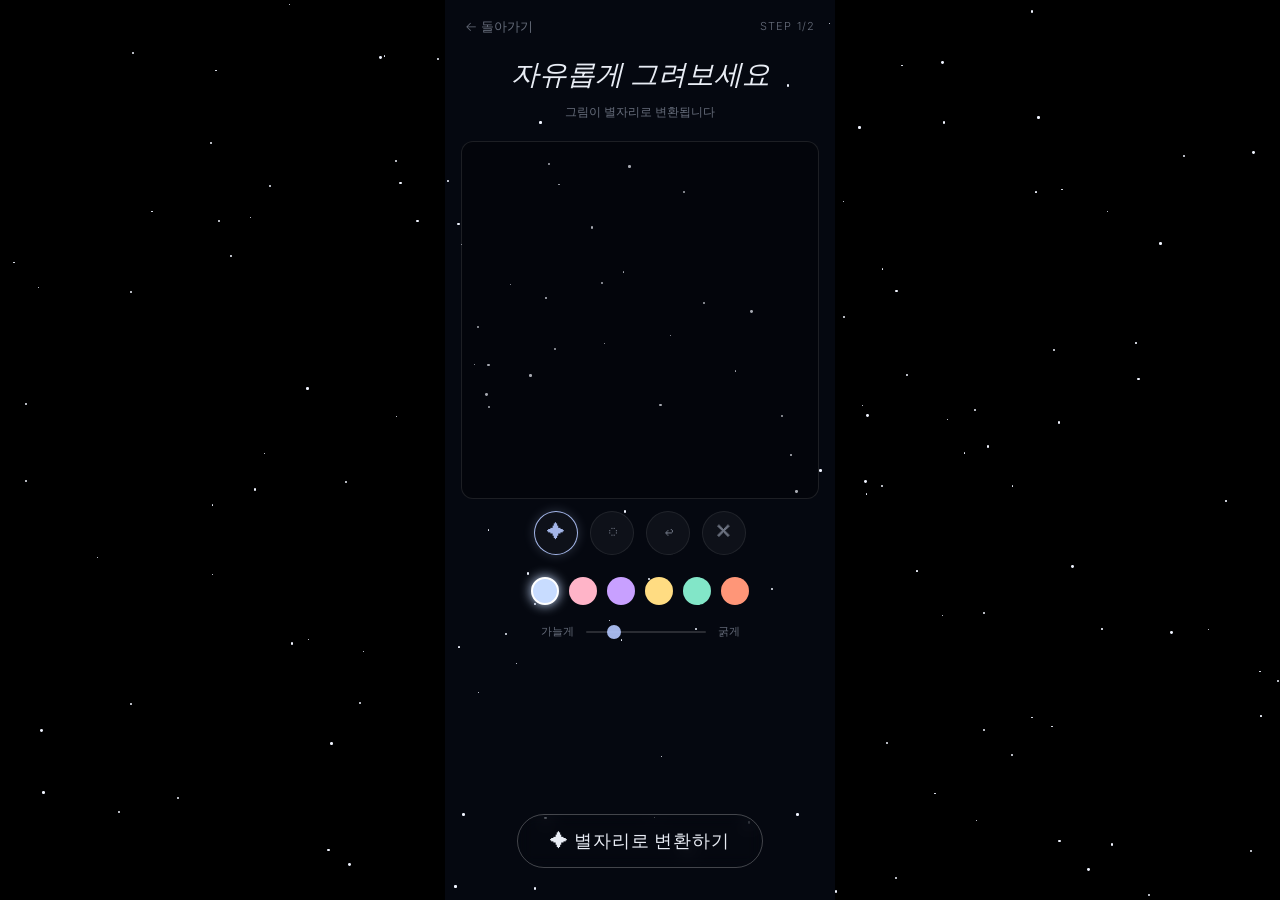
==== draw.html @ 5ac2a758 "혜승이 생일 축하 사이트 초기 커밋 - 360도 돔 형태 밤하늘 메인 페이지 (Three.js) - 별자리 드로잉 + 변환 페이지 - 방명록 페이지 - Firebase Firest" ====
<!DOCTYPE html>
<html lang="ko">
<head>
  <meta charset="utf-8" />
  <meta name="viewport" content="width=device-width, initial-scale=1.0, maximum-scale=1.0, user-scalable=no" />
  <title>별자리 만들기 — HYESEUNG'S SKY</title>
  <link rel="stylesheet" href="style.css" />
  <style>
    .draw-page {
      min-height: 100dvh;
      display: flex;
      flex-direction: column;
      position: relative;
      z-index: 1;
    }

    /* 상단 헤더 */
    .draw-header {
      padding: 16px 20px;
      display: flex;
      justify-content: space-between;
      align-items: center;
    }

    .draw-header a {
      color: var(--text-dim);
      text-decoration: none;
      font-size: 13px;
      transition: color 0.3s;
    }

    .draw-header a:hover { color: var(--text); }

    /* 제목 영역 */
    .draw-title {
      text-align: center;
      padding: 0 20px 20px;
    }

    .draw-title h2 {
      font-family: 'Cormorant Garamond', serif;
      font-size: 28px;
      font-weight: 300;
      font-style: italic;
      color: var(--text);
      margin-bottom: 4px;
    }

    .draw-title p {
      font-size: 12px;
      color: var(--text-dim);
    }

    /* 캔버스 영역 */
    .canvas-container {
      position: relative;
      width: calc(100% - 32px);
      aspect-ratio: 1;
      margin: 0 auto;
      border: 1px solid rgba(255,255,255,0.1);
      border-radius: 12px;
      overflow: hidden;
      touch-action: none;
      cursor: crosshair;
      background: rgba(0,0,0,0.3);
    }

    .canvas-container canvas {
      display: block;
      width: 100%;
      height: 100%;
    }

    /* 별자리 프리뷰 캔버스 (변환 후) */
    .preview-canvas {
      display: block;
      width: 100%;
      height: 100%;
      position: absolute;
      inset: 0;
    }

    /* 단계 표시 */
    .step-indicator {
      text-align: center;
      padding: 16px;
      font-size: 11px;
      color: var(--text-dim);
      letter-spacing: 0.1em;
      text-transform: uppercase;
    }

    /* 툴바 */
    .toolbar {
      display: flex;
      justify-content: center;
      gap: 12px;
      padding: 12px 20px;
    }

    .tool-btn {
      width: 44px;
      height: 44px;
      display: flex;
      align-items: center;
      justify-content: center;
      background: var(--surface);
      border: 1px solid var(--surface-border);
      border-radius: 50%;
      color: var(--text-dim);
      font-size: 18px;
      cursor: pointer;
      transition: all 0.2s;
    }

    .tool-btn:hover {
      border-color: rgba(255,255,255,0.25);
      color: var(--text);
    }

    .tool-btn.active {
      border-color: var(--accent);
      color: var(--accent);
      box-shadow: 0 0 12px rgba(200,220,255,0.2);
    }

    /* 브러시 크기 표시 */
    .brush-size {
      display: flex;
      align-items: center;
      justify-content: center;
      gap: 12px;
      padding: 8px 20px;
    }

    .brush-size input[type="range"] {
      -webkit-appearance: none;
      width: 120px;
      height: 2px;
      background: rgba(255,255,255,0.15);
      border-radius: 1px;
      outline: none;
    }

    .brush-size input[type="range"]::-webkit-slider-thumb {
      -webkit-appearance: none;
      width: 14px;
      height: 14px;
      border-radius: 50%;
      background: var(--accent);
      cursor: pointer;
    }

    /* 하단 액션 */
    .draw-actions {
      padding: 20px;
      display: flex;
      flex-direction: column;
      align-items: center;
      gap: 12px;
      margin-top: auto;
      padding-bottom: 32px;
    }

    /* 메시지 폼 */
    .message-section {
      width: 100%;
      padding: 0 20px;
      transition: max-height 0.4s ease, opacity 0.3s ease;
      max-height: 0;
      opacity: 0;
      overflow: hidden;
    }

    .message-section.open {
      max-height: 500px;
      opacity: 1;
      padding-bottom: 20px;
    }

    .message-section .form-group {
      margin-bottom: 12px;
    }

    .message-section label {
      display: block;
      font-size: 11px;
      color: var(--text-dim);
      text-transform: uppercase;
      letter-spacing: 0.08em;
      margin-bottom: 6px;
    }

    .char-count {
      text-align: right;
      font-size: 11px;
      color: var(--text-dim);
      margin-top: 4px;
    }

    /* 감사 모달 */
    .thank-overlay {
      position: fixed;
      inset: 0;
      z-index: 100;
      display: flex;
      align-items: center;
      justify-content: center;
      background: rgba(5,8,16,0.85);
      backdrop-filter: blur(8px);
      animation: fade-in 0.4s ease-out;
    }

    .thank-card {
      text-align: center;
      padding: 40px 32px;
      max-width: 320px;
    }

    .thank-card .star-big {
      font-size: 40px;
      display: block;
      margin-bottom: 20px;
      animation: twinkle 2s ease-in-out infinite alternate;
    }

    .thank-card h3 {
      font-family: 'Cormorant Garamond', serif;
      font-size: 24px;
      font-weight: 300;
      font-style: italic;
      color: var(--text);
      margin-bottom: 12px;
      line-height: 1.4;
    }

    .thank-card p {
      font-size: 13px;
      color: var(--text-dim);
      line-height: 1.6;
      margin-bottom: 28px;
    }

    /* 컬러 팔레트 */
    .palette {
      display: flex;
      justify-content: center;
      gap: 10px;
      padding: 10px 20px;
    }

    .palette-dot {
      width: 28px;
      height: 28px;
      border-radius: 50%;
      border: 2px solid transparent;
      cursor: pointer;
      transition: transform 0.2s, border-color 0.2s, box-shadow 0.2s;
      position: relative;
    }

    .palette-dot:hover {
      transform: scale(1.15);
    }

    .palette-dot.active {
      border-color: #fff;
      box-shadow: 0 0 12px currentColor;
    }
  </style>
</head>
<body>
  <!-- 별 배경 -->
  <div class="starfield" id="starfield"></div>

  <!-- 감사 모달 -->
  <div class="thank-overlay hidden" id="thankModal">
    <div class="thank-card">
      <span class="star-big">✦</span>
      <h3>별자리가 밤하늘에<br/>떠올랐어요</h3>
      <p>축하해주셔서 정말 감사합니다.<br/>당신의 별자리가 혜승의 하늘을<br/>더 아름답게 빛내줄 거예요.</p>
      <a href="index.html" class="btn-primary">✦ 밤하늘 보러가기</a>
    </div>
  </div>

  <div class="draw-page">
    <!-- 헤더 -->
    <div class="draw-header">
      <a href="index.html">← 돌아가기</a>
      <span class="font-sans" style="font-size: 11px; color: var(--text-dim); text-transform: uppercase; letter-spacing: 0.1em;">
        Step <span id="stepNum">1</span>/2
      </span>
    </div>

    <!-- 제목 -->
    <div class="draw-title">
      <h2 id="titleText">자유롭게 그려보세요</h2>
      <p id="subtitleText">그림이 별자리로 변환됩니다</p>
    </div>

    <!-- 캔버스 -->
    <div class="canvas-container" id="canvasContainer">
      <canvas id="drawCanvas" width="400" height="400"></canvas>
      <canvas id="previewCanvas" class="preview-canvas hidden" width="400" height="400"></canvas>
    </div>

    <!-- 툴바 (Step 1) -->
    <div class="toolbar" id="toolbar">
      <button class="tool-btn active" id="btnBrush" onclick="setTool('brush')" title="브러시">✦</button>
      <button class="tool-btn" id="btnEraser" onclick="setTool('eraser')" title="지우개">◌</button>
      <button class="tool-btn" id="btnUndo" onclick="undo()" title="되돌리기">↩</button>
      <button class="tool-btn" id="btnClear" onclick="clearCanvas()" title="전체삭제">✕</button>
    </div>

    <!-- 컬러 팔레트 -->
    <div class="palette" id="palette">
      <button class="palette-dot active" data-color="rgba(200,220,255,0.85)" style="background: rgb(200,220,255); color: rgb(200,220,255);" title="화이트블루"></button>
      <button class="palette-dot" data-color="rgba(255,180,200,0.85)" style="background: rgb(255,180,200); color: rgb(255,180,200);" title="로즈"></button>
      <button class="palette-dot" data-color="rgba(200,160,255,0.85)" style="background: rgb(200,160,255); color: rgb(200,160,255);" title="라벤더"></button>
      <button class="palette-dot" data-color="rgba(255,220,130,0.85)" style="background: rgb(255,220,130); color: rgb(255,220,130);" title="골드"></button>
      <button class="palette-dot" data-color="rgba(130,230,200,0.85)" style="background: rgb(130,230,200); color: rgb(130,230,200);" title="민트"></button>
      <button class="palette-dot" data-color="rgba(255,150,120,0.85)" style="background: rgb(255,150,120); color: rgb(255,150,120);" title="코랄"></button>
    </div>

    <!-- 브러시 크기 -->
    <div class="brush-size" id="brushSize">
      <span style="font-size: 11px; color: var(--text-dim);">가늘게</span>
      <input type="range" id="sizeSlider" min="2" max="12" value="4" />
      <span style="font-size: 11px; color: var(--text-dim);">굵게</span>
    </div>

    <!-- 메시지 폼 (Step 2) -->
    <div class="message-section" id="messageSection">
      <div style="text-align: center; margin-bottom: 20px;">
        <p class="font-serif" style="font-size: 16px; font-style: italic; color: var(--accent);">
          당신의 별자리가 완성되었어요
        </p>
      </div>
      <div class="form-group">
        <label>별자리 이름</label>
        <input class="input-field" id="inputName" type="text" placeholder="이름을 지어주세요 (선택)" maxlength="20" />
      </div>
      <div class="form-group">
        <label>메시지</label>
        <textarea class="input-field" id="inputMessage" placeholder="혜승에게 한마디 (선택)" maxlength="100" rows="3" style="resize: none;"></textarea>
        <div class="char-count" id="charCount">0 / 100</div>
      </div>
    </div>

    <!-- 하단 액션 -->
    <div class="draw-actions">
      <button class="btn-primary" id="btnConvert" onclick="convertToConstellation()">
        ✦ 별자리로 변환하기
      </button>
      <button class="btn-primary hidden" id="btnSubmit" onclick="submitEntry()">
        ✦ 밤하늘에 올리기
      </button>
      <button class="btn-ghost hidden" id="btnRetry" onclick="retryDrawing()">
        다시 그리기
      </button>
    </div>
  </div>

  <script>
    // ===== 별 배경 =====
    (function() {
      const sf = document.getElementById('starfield');
      for (let i = 0; i < 150; i++) {
        const dot = document.createElement('div');
        dot.className = 'starfield-dot';
        dot.style.left = Math.random() * 100 + '%';
        dot.style.top = Math.random() * 100 + '%';
        dot.style.width = (1 + Math.random() * 2) + 'px';
        dot.style.height = dot.style.width;
        dot.style.animationDuration = (2 + Math.random() * 4) + 's';
        dot.style.animationDelay = Math.random() * 3 + 's';
        sf.appendChild(dot);
      }
    })();
  </script>

  <script type="module">
    import {
      db, collection, addDoc, serverTimestamp
    } from './firebase-config.js';

    // ===== 캔버스 설정 =====
    const canvas = document.getElementById('drawCanvas');
    const ctx = canvas.getContext('2d', { willReadFrequently: true });
    const previewCanvas = document.getElementById('previewCanvas');
    const previewCtx = previewCanvas.getContext('2d');
    const SIZE = 400;

    let isDrawing = false;
    let currentTool = 'brush';
    let brushWidth = 4;
    let undoStack = [];
    const MAX_UNDO = 15;
    let constellationData = null; // 변환된 별자리 좌표
    let brushColor = 'rgba(200,220,255,0.85)';
    let starColor = 'rgb(200,220,255)'; // 별자리 렌더링용 (불투명)

    // ===== 팔레트 =====
    function recolorCanvas(newColor) {
      const imageData = ctx.getImageData(0, 0, SIZE, SIZE);
      const data = imageData.data;
      // newColor에서 r,g,b 추출
      const m = newColor.match(/(\d+)\s*,\s*(\d+)\s*,\s*(\d+)/);
      if (!m) return;
      const nr = +m[1], ng = +m[2], nb = +m[3];

      for (let i = 0; i < data.length; i += 4) {
        if (data[i + 3] > 0) {
          data[i]     = nr;
          data[i + 1] = ng;
          data[i + 2] = nb;
        }
      }
      ctx.putImageData(imageData, 0, 0);
    }

    document.querySelectorAll('.palette-dot').forEach(dot => {
      dot.addEventListener('click', () => {
        document.querySelectorAll('.palette-dot').forEach(d => d.classList.remove('active'));
        dot.classList.add('active');
        brushColor = dot.dataset.color;
        starColor = dot.style.background;
        // 기존 그림을 새 색상으로 변경
        recolorCanvas(starColor);
        setTool('brush');
      });
    });

    // ===== 도구 =====
    window.setTool = function(tool) {
      currentTool = tool;
      document.getElementById('btnBrush').classList.toggle('active', tool === 'brush');
      document.getElementById('btnEraser').classList.toggle('active', tool === 'eraser');
    };

    document.getElementById('sizeSlider').addEventListener('input', (e) => {
      brushWidth = parseInt(e.target.value);
    });

    // ===== Undo =====
    function saveState() {
      if (undoStack.length >= MAX_UNDO) undoStack.shift();
      undoStack.push(ctx.getImageData(0, 0, SIZE, SIZE));
    }

    window.undo = function() {
      if (undoStack.length === 0) return;
      ctx.putImageData(undoStack.pop(), 0, 0);
    };

    window.clearCanvas = function() {
      saveState();
      ctx.clearRect(0, 0, SIZE, SIZE);
    };

    // ===== 그리기 =====
    let lastX, lastY;

    function getPos(e) {
      const rect = canvas.getBoundingClientRect();
      const scale = SIZE / rect.width;
      const clientX = e.touches ? e.touches[0].clientX : e.clientX;
      const clientY = e.touches ? e.touches[0].clientY : e.clientY;
      return {
        x: (clientX - rect.left) * scale,
        y: (clientY - rect.top) * scale,
      };
    }

    function drawLine(x1, y1, x2, y2) {
      ctx.beginPath();
      ctx.moveTo(x1, y1);
      ctx.lineTo(x2, y2);

      if (currentTool === 'eraser') {
        ctx.globalCompositeOperation = 'destination-out';
        ctx.strokeStyle = 'rgba(0,0,0,1)';
        ctx.lineWidth = brushWidth * 4;
      } else {
        ctx.globalCompositeOperation = 'source-over';
        ctx.strokeStyle = brushColor;
        ctx.lineWidth = brushWidth;
        ctx.shadowColor = brushColor;
        ctx.shadowBlur = 8;
      }

      ctx.lineCap = 'round';
      ctx.lineJoin = 'round';
      ctx.stroke();
      ctx.shadowBlur = 0;
    }

    function onStart(e) {
      e.preventDefault();
      isDrawing = true;
      saveState();
      const pos = getPos(e);
      lastX = pos.x;
      lastY = pos.y;
    }

    function onMove(e) {
      e.preventDefault();
      if (!isDrawing) return;
      const pos = getPos(e);
      drawLine(lastX, lastY, pos.x, pos.y);
      lastX = pos.x;
      lastY = pos.y;
    }

    function onEnd(e) {
      e.preventDefault();
      isDrawing = false;
    }

    canvas.addEventListener('mousedown', onStart);
    canvas.addEventListener('mousemove', onMove);
    canvas.addEventListener('mouseup', onEnd);
    canvas.addEventListener('mouseleave', onEnd);
    canvas.addEventListener('touchstart', onStart, { passive: false });
    canvas.addEventListener('touchmove', onMove, { passive: false });
    canvas.addEventListener('touchend', onEnd);

    // ================================================================
    // 별자리 변환 로직
    // ================================================================

    // 1. 캔버스에서 그려진 픽셀의 윤곽 좌표 추출
    function extractPoints() {
      const imageData = ctx.getImageData(0, 0, SIZE, SIZE);
      const data = imageData.data;
      const points = [];

      // 그리드 샘플링 — 일정 간격으로 스캔하여 그려진 부분 좌표 수집
      const step = 8;
      for (let y = 0; y < SIZE; y += step) {
        for (let x = 0; x < SIZE; x += step) {
          const idx = (y * SIZE + x) * 4;
          // 알파값이 일정 이상이면 그려진 부분
          if (data[idx + 3] > 30) {
            points.push({ x, y });
          }
        }
      }

      return points;
    }

    // 2. 점들을 클러스터링하여 대표 별점 추출 (8~15개)
    function sampleStarPoints(points, targetCount) {
      if (points.length === 0) return [];
      if (points.length <= targetCount) return points;

      // k-means 간소화: 랜덤 시드 → 반복 할당
      const k = Math.min(targetCount, Math.max(8, Math.min(15, Math.ceil(points.length / 6))));
      let centers = [];

      // 초기 시드: 균등 샘플
      const shuffled = [...points].sort(() => Math.random() - 0.5);
      for (let i = 0; i < k; i++) {
        centers.push({ ...shuffled[i] });
      }

      // 3번 반복
      for (let iter = 0; iter < 3; iter++) {
        const clusters = Array.from({ length: k }, () => []);
        for (const p of points) {
          let minDist = Infinity;
          let closest = 0;
          for (let c = 0; c < k; c++) {
            const dx = p.x - centers[c].x;
            const dy = p.y - centers[c].y;
            const d = dx * dx + dy * dy;
            if (d < minDist) { minDist = d; closest = c; }
          }
          clusters[closest].push(p);
        }
        for (let c = 0; c < k; c++) {
          if (clusters[c].length === 0) continue;
          const avgX = clusters[c].reduce((s, p) => s + p.x, 0) / clusters[c].length;
          const avgY = clusters[c].reduce((s, p) => s + p.y, 0) / clusters[c].length;
          centers[c] = { x: Math.round(avgX), y: Math.round(avgY) };
        }
      }

      return centers;
    }

    // 3. 별점들을 가장 가까운 이웃 순으로 연결 (nearest-neighbor path)
    function orderByNearestNeighbor(stars) {
      if (stars.length <= 2) return stars;
      const ordered = [stars[0]];
      const remaining = stars.slice(1);

      while (remaining.length > 0) {
        const last = ordered[ordered.length - 1];
        let minDist = Infinity;
        let minIdx = 0;
        for (let i = 0; i < remaining.length; i++) {
          const dx = last.x - remaining[i].x;
          const dy = last.y - remaining[i].y;
          const d = dx * dx + dy * dy;
          if (d < minDist) { minDist = d; minIdx = i; }
        }
        ordered.push(remaining.splice(minIdx, 1)[0]);
      }

      return ordered;
    }

    // 4. 별자리 프리뷰 렌더링
    // color: "rgb(r,g,b)" 형식 문자열
    function renderConstellation(targetCtx, stars, width, height, options = {}) {
      const { clear = true, dotSize = 3, lineWidth = 1, glowSize = 8, color = null } = options;
      if (clear) {
        targetCtx.clearRect(0, 0, width, height);
      }

      if (stars.length === 0) return;

      // 색상 파싱 — "rgb(r,g,b)" → {r,g,b}
      let r = 200, g = 220, b = 255;
      if (color) {
        const m = color.match(/(\d+)\s*,\s*(\d+)\s*,\s*(\d+)/);
        if (m) { r = +m[1]; g = +m[2]; b = +m[3]; }
      }

      // 연결선
      targetCtx.beginPath();
      targetCtx.moveTo(stars[0].x, stars[0].y);
      for (let i = 1; i < stars.length; i++) {
        targetCtx.lineTo(stars[i].x, stars[i].y);
      }
      targetCtx.strokeStyle = `rgba(${r},${g},${b},0.3)`;
      targetCtx.lineWidth = lineWidth;
      targetCtx.stroke();

      // 별점
      for (const s of stars) {
        // 글로우
        targetCtx.beginPath();
        targetCtx.arc(s.x, s.y, glowSize, 0, Math.PI * 2);
        const grad = targetCtx.createRadialGradient(s.x, s.y, 0, s.x, s.y, glowSize);
        grad.addColorStop(0, `rgba(${r},${g},${b},0.6)`);
        grad.addColorStop(1, `rgba(${r},${g},${b},0)`);
        targetCtx.fillStyle = grad;
        targetCtx.fill();

        // 중심 점
        targetCtx.beginPath();
        targetCtx.arc(s.x, s.y, dotSize, 0, Math.PI * 2);
        targetCtx.fillStyle = `rgb(${r},${g},${b})`;
        targetCtx.fill();
      }
    }

    // ===== 변환 버튼 핸들러 =====
    window.convertToConstellation = function() {
      const imageData = ctx.getImageData(0, 0, SIZE, SIZE);
      const isEmpty = !imageData.data.some((v, i) => i % 4 === 3 && v > 30);
      if (isEmpty) {
        alert('먼저 무언가를 그려주세요 ✦');
        return;
      }

      // 변환
      const rawPoints = extractPoints();
      const starPoints = sampleStarPoints(rawPoints, 12);
      const ordered = orderByNearestNeighbor(starPoints);
      constellationData = ordered;

      // 프리뷰 보이기
      previewCanvas.classList.remove('hidden');
      canvas.style.opacity = '0.15';
      renderConstellation(previewCtx, ordered, SIZE, SIZE, { color: starColor });

      // UI 전환 → Step 2
      document.getElementById('stepNum').textContent = '2';
      document.getElementById('titleText').textContent = '별자리가 완성되었어요';
      document.getElementById('subtitleText').textContent = '이름과 메시지를 남겨보세요';
      document.getElementById('toolbar').classList.add('hidden');
      document.getElementById('palette').classList.add('hidden');
      document.getElementById('brushSize').classList.add('hidden');
      document.getElementById('btnConvert').classList.add('hidden');
      document.getElementById('btnSubmit').classList.remove('hidden');
      document.getElementById('btnRetry').classList.remove('hidden');
      document.getElementById('messageSection').classList.add('open');
    };

    // ===== 다시 그리기 =====
    window.retryDrawing = function() {
      previewCanvas.classList.add('hidden');
      previewCtx.clearRect(0, 0, SIZE, SIZE);
      canvas.style.opacity = '1';
      constellationData = null;

      document.getElementById('stepNum').textContent = '1';
      document.getElementById('titleText').textContent = '자유롭게 그려보세요';
      document.getElementById('subtitleText').textContent = '그림이 별자리로 변환됩니다';
      document.getElementById('toolbar').classList.remove('hidden');
      document.getElementById('palette').classList.remove('hidden');
      document.getElementById('brushSize').classList.remove('hidden');
      document.getElementById('btnConvert').classList.remove('hidden');
      document.getElementById('btnSubmit').classList.add('hidden');
      document.getElementById('btnRetry').classList.add('hidden');
      document.getElementById('messageSection').classList.remove('open');
    };

    // ===== 글자수 =====
    const inputMessage = document.getElementById('inputMessage');
    const charCount = document.getElementById('charCount');
    inputMessage.addEventListener('input', () => {
      charCount.textContent = `${inputMessage.value.length} / 100`;
    });

    // ===== Firebase 저장 =====
    window.submitEntry = async function() {
      if (!constellationData || constellationData.length === 0) return;

      const btn = document.getElementById('btnSubmit');
      btn.textContent = '올리는 중...';
      btn.style.pointerEvents = 'none';

      try {
        // 좌표를 0~1 정규화하여 저장
        const normalizedStars = constellationData.map(s => ({
          x: +(s.x / SIZE).toFixed(4),
          y: +(s.y / SIZE).toFixed(4),
        }));

        const name = document.getElementById('inputName').value.trim() || '';
        const message = inputMessage.value.trim() || '';

        await addDoc(collection(db, 'entries'), {
          stars: normalizedStars,
          color: starColor,
          name,
          message,
          timestamp: serverTimestamp(),
        });

        // 감사 모달 표시
        document.getElementById('thankModal').classList.remove('hidden');
      } catch (err) {
        console.error('저장 실패:', err.code, err.message);
        alert('저장에 실패했어요. 다시 시도해주세요.');
        btn.textContent = '✦ 밤하늘에 올리기';
        btn.style.pointerEvents = '';
      }
    };
  </script>
</body>
</html>
---- style.css ----
/* ===== 혜승이 생일 — 밤하늘 별자리 테마 ===== */

@import url('https://fonts.googleapis.com/css2?family=Cormorant+Garamond:ital,wght@0,300;0,400;0,600;1,300;1,400&family=Inter:wght@300;400;500&display=swap');

:root {
  --sky: #050810;
  --star: #f0f4ff;
  --glow: rgba(200, 220, 255, 0.4);
  --glow-strong: rgba(200, 220, 255, 0.8);
  --accent: rgba(180, 200, 255, 0.9);
  --text: #e8ecf4;
  --text-dim: rgba(200, 210, 230, 0.5);
  --surface: rgba(255, 255, 255, 0.04);
  --surface-border: rgba(255, 255, 255, 0.08);
}

*, *::before, *::after {
  margin: 0;
  padding: 0;
  box-sizing: border-box;
}

html {
  background: #000;
}

body {
  max-width: 390px;
  margin: 0 auto;
  min-height: 100dvh;
  background: var(--sky);
  color: var(--text);
  font-family: 'Inter', sans-serif;
  font-size: 14px;
  font-weight: 300;
  line-height: 1.6;
  overflow-x: hidden;
  -webkit-font-smoothing: antialiased;
}

/* --- 타이포 --- */
.font-serif {
  font-family: 'Cormorant Garamond', serif;
}

.font-sans {
  font-family: 'Inter', sans-serif;
}

/* --- 별이 박힌 밤하늘 배경 --- */
.starfield {
  position: fixed;
  inset: 0;
  pointer-events: none;
  z-index: 0;
  overflow: hidden;
}

.starfield-dot {
  position: absolute;
  width: 2px;
  height: 2px;
  background: var(--star);
  border-radius: 50%;
  animation: twinkle ease-in-out infinite alternate;
}

@keyframes twinkle {
  0%   { opacity: 0.2; }
  100% { opacity: 1; }
}

/* --- 글로우 유틸 --- */
.glow-text {
  text-shadow: 0 0 20px rgba(200, 220, 255, 0.3);
}

.glow-dot {
  box-shadow: 0 0 6px 2px var(--glow);
}

/* --- 반투명 바 (하단 오버레이) --- */
.bottom-bar {
  position: fixed;
  bottom: 0;
  left: 50%;
  transform: translateX(-50%);
  width: 100%;
  max-width: 390px;
  z-index: 50;
  padding: 24px 20px 28px;
  background: linear-gradient(to top, rgba(5,8,16,0.95) 0%, rgba(5,8,16,0.7) 60%, transparent 100%);
  display: flex;
  flex-direction: column;
  align-items: center;
  gap: 16px;
}

/* --- 버튼 --- */
.btn-primary {
  display: inline-flex;
  align-items: center;
  gap: 8px;
  padding: 14px 32px;
  background: transparent;
  color: var(--text);
  font-family: 'Cormorant Garamond', serif;
  font-size: 18px;
  font-weight: 400;
  letter-spacing: 0.05em;
  border: 1px solid rgba(255, 255, 255, 0.25);
  border-radius: 100px;
  cursor: pointer;
  transition: all 0.3s ease;
  text-decoration: none;
  backdrop-filter: blur(8px);
}

.btn-primary:hover {
  background: rgba(255, 255, 255, 0.08);
  border-color: rgba(255, 255, 255, 0.4);
  box-shadow: 0 0 20px rgba(200, 220, 255, 0.15);
}

.btn-primary:active {
  transform: scale(0.97);
}

.btn-ghost {
  display: inline-flex;
  align-items: center;
  gap: 6px;
  padding: 8px 16px;
  background: transparent;
  color: var(--text-dim);
  font-family: 'Inter', sans-serif;
  font-size: 12px;
  font-weight: 400;
  letter-spacing: 0.08em;
  text-transform: uppercase;
  border: none;
  cursor: pointer;
  transition: color 0.3s;
  text-decoration: none;
}

.btn-ghost:hover {
  color: var(--text);
}

/* --- 네비게이션 --- */
.nav-row {
  display: flex;
  gap: 24px;
  justify-content: center;
}

/* --- 입력 --- */
.input-field {
  width: 100%;
  padding: 12px 16px;
  background: rgba(255, 255, 255, 0.04);
  border: 1px solid rgba(255, 255, 255, 0.1);
  border-radius: 8px;
  color: var(--text);
  font-family: 'Inter', sans-serif;
  font-size: 14px;
  font-weight: 300;
  outline: none;
  transition: border-color 0.3s;
}

.input-field:focus {
  border-color: rgba(200, 220, 255, 0.4);
}

.input-field::placeholder {
  color: var(--text-dim);
}

/* --- 카드 --- */
.card {
  background: var(--surface);
  border: 1px solid var(--surface-border);
  border-radius: 12px;
  padding: 16px;
  transition: border-color 0.3s;
}

.card:hover {
  border-color: rgba(255, 255, 255, 0.15);
}

/* --- 페이드 인 --- */
@keyframes fade-in {
  from { opacity: 0; transform: translateY(8px); }
  to   { opacity: 1; transform: translateY(0); }
}

.fade-in {
  animation: fade-in 0.5s ease-out both;
}

/* --- 스크롤바 --- */
::-webkit-scrollbar { width: 4px; }
::-webkit-scrollbar-track { background: transparent; }
::-webkit-scrollbar-thumb { background: rgba(255,255,255,0.1); border-radius: 2px; }

/* --- 숨김 --- */
.hidden { display: none !important; }
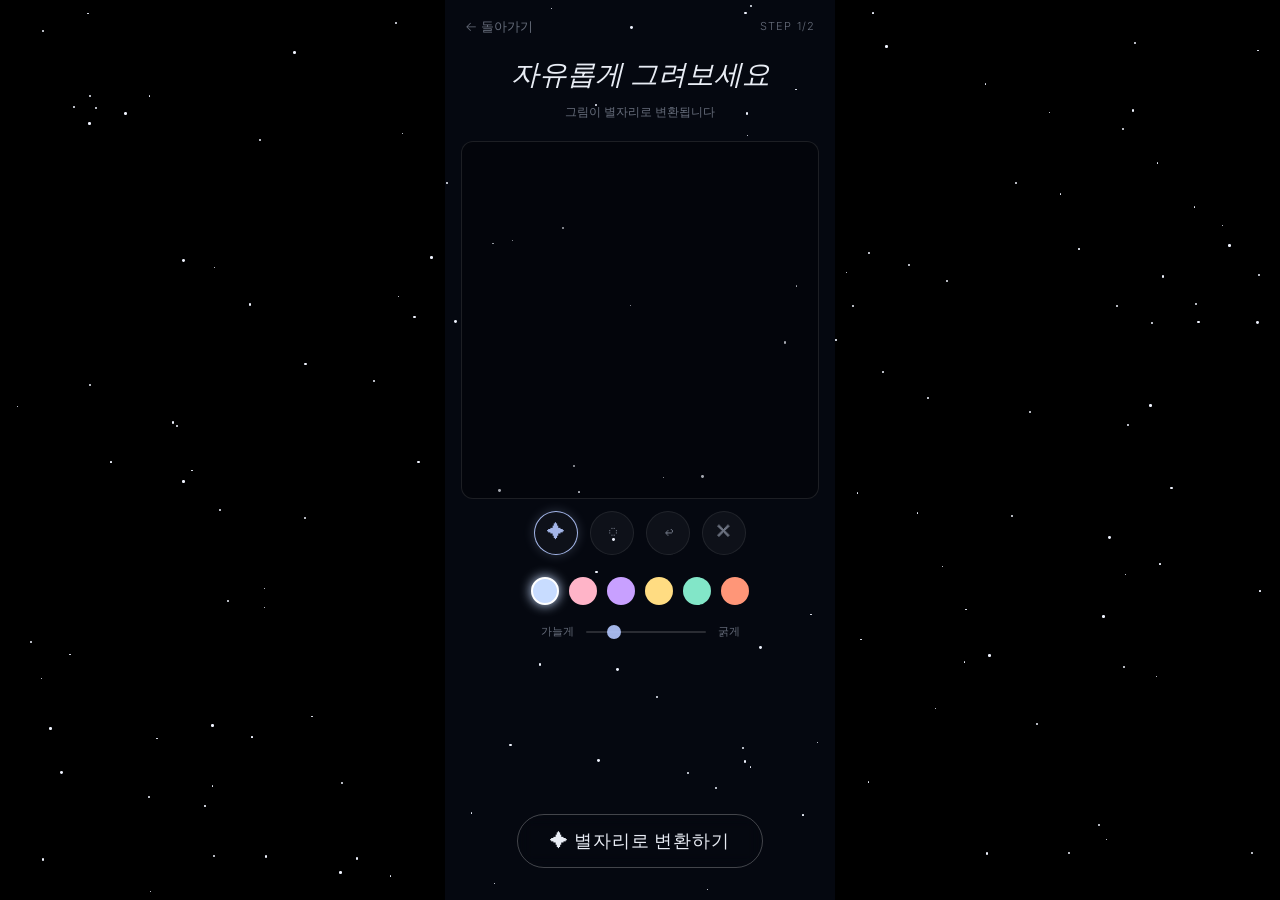
==== commit 9db032a6: "UI/UX 개선: BGM, 하이라이트, 그리기 가이드 추가 - 오르골풍 생일축하 멜로디 + 몽환적 리버브/패드 BGM - 첫 터치 시 자동 재생, 토글 버튼으로 on/off - 별" ====
--- a/draw.html
+++ b/draw.html
@@ -241,6 +241,49 @@
       margin-bottom: 28px;
     }
 
+    /* 그리기 가이드 오버레이 */
+    .draw-guide {
+      position: absolute;
+      inset: 0;
+      z-index: 5;
+      display: flex;
+      flex-direction: column;
+      align-items: center;
+      justify-content: center;
+      background: rgba(0,0,0,0.4);
+      border-radius: 12px;
+      pointer-events: none;
+      animation: guide-fade 4s ease-in-out forwards;
+    }
+
+    @keyframes guide-fade {
+      0%   { opacity: 1; }
+      80%  { opacity: 1; }
+      100% { opacity: 0; }
+    }
+
+    .guide-hand {
+      font-size: 32px;
+      animation: guide-draw 2.5s ease-in-out infinite;
+    }
+
+    @keyframes guide-draw {
+      0%   { transform: translate(-40px, 30px); opacity: 0.3; }
+      20%  { opacity: 1; }
+      50%  { transform: translate(40px, -20px); opacity: 1; }
+      70%  { transform: translate(10px, 40px); opacity: 0.8; }
+      90%  { opacity: 0.3; }
+      100% { transform: translate(-40px, 30px); opacity: 0.3; }
+    }
+
+    .guide-text {
+      font-family: 'Cormorant Garamond', serif;
+      font-size: 16px;
+      font-style: italic;
+      color: rgba(200,220,255,0.7);
+      margin-top: 12px;
+    }
+
     /* 컬러 팔레트 */
     .palette {
       display: flex;
@@ -302,6 +345,11 @@
     <div class="canvas-container" id="canvasContainer">
       <canvas id="drawCanvas" width="400" height="400"></canvas>
       <canvas id="previewCanvas" class="preview-canvas hidden" width="400" height="400"></canvas>
+      <!-- 그리기 가이드 (첫 방문 시) -->
+      <div class="draw-guide" id="drawGuide" style="display: none;">
+        <span class="guide-hand">☝️</span>
+        <span class="guide-text">손가락으로 자유롭게 그려보세요</span>
+      </div>
     </div>
 
     <!-- 툴바 (Step 1) -->
@@ -495,8 +543,19 @@
       ctx.shadowBlur = 0;
     }
 
+    // ===== 그리기 가이드 (첫 방문 시) =====
+    const guide = document.getElementById('drawGuide');
+    if (!localStorage.getItem('drawGuideShown')) {
+      guide.style.display = '';
+      // 4초 후 자동 사라짐 (CSS 애니메이션)
+      setTimeout(() => { guide.remove(); }, 4200);
+      localStorage.setItem('drawGuideShown', '1');
+    }
+
     function onStart(e) {
       e.preventDefault();
+      // 가이드 즉시 제거
+      if (guide.parentNode) guide.remove();
       isDrawing = true;
       saveState();
       const pos = getPos(e);
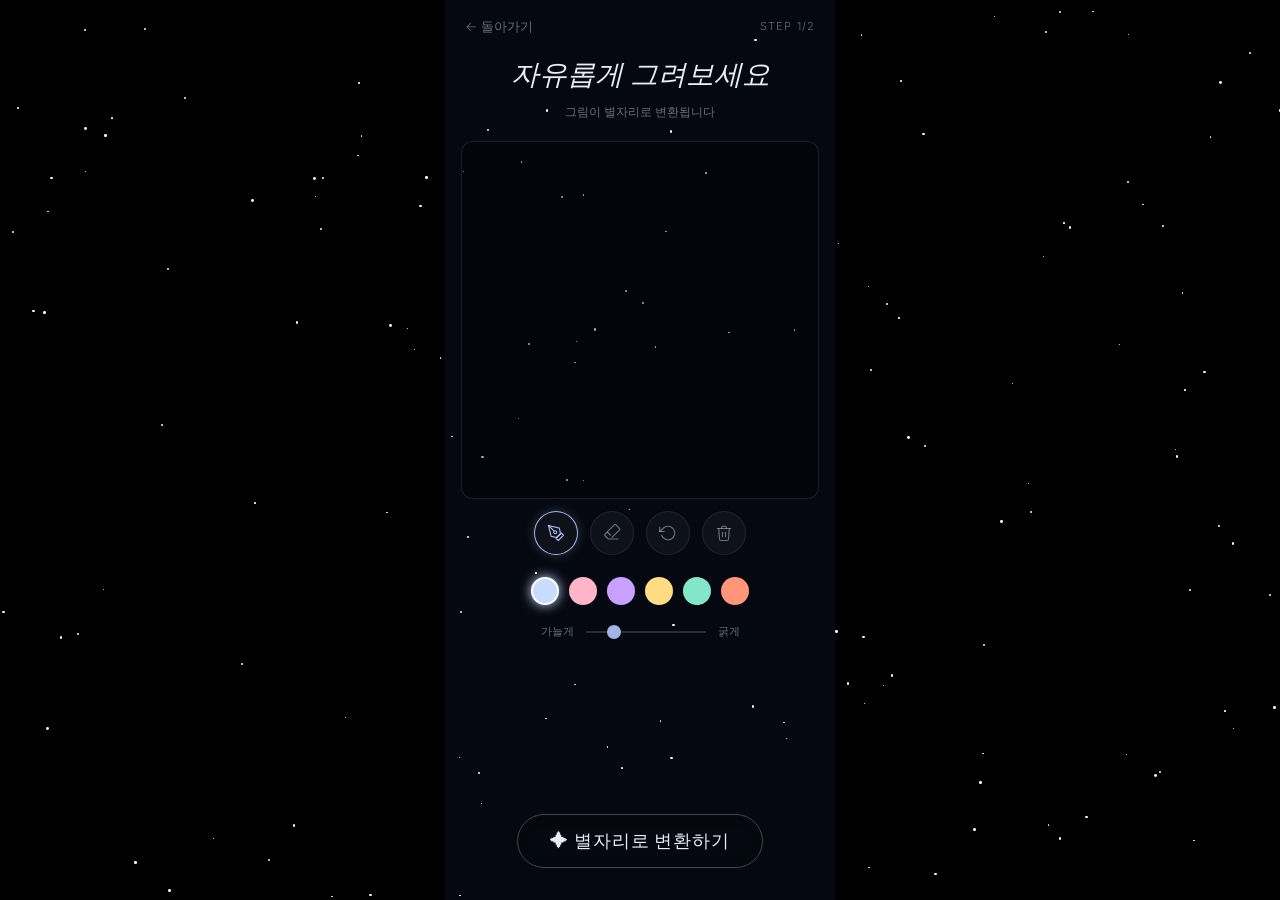
==== commit d043d3d2: "드로잉 툴바 아이콘 SVG로 통일 - 브러시, 지우개, 되돌리기, 전체삭제 모두 라인 SVG 아이콘 - 가이드 손가락 이모지도 SVG로 교체 - 일관된 stroke 스타일 (1.5" ====
--- a/draw.html
+++ b/draw.html
@@ -347,17 +347,27 @@
       <canvas id="previewCanvas" class="preview-canvas hidden" width="400" height="400"></canvas>
       <!-- 그리기 가이드 (첫 방문 시) -->
       <div class="draw-guide" id="drawGuide" style="display: none;">
-        <span class="guide-hand">☝️</span>
+        <span class="guide-hand" style="display:inline-block;">
+          <svg width="32" height="32" viewBox="0 0 24 24" fill="none" stroke="rgba(200,220,255,0.7)" stroke-width="1.5" stroke-linecap="round" stroke-linejoin="round"><path d="M18 11V6a2 2 0 0 0-4 0v1a2 2 0 0 0-4 0v2a2 2 0 0 0-4 0v4c0 4 3 7 7 7h1c4 0 6-3 6-7v-2a2 2 0 0 0-2-2z"/></svg>
+        </span>
         <span class="guide-text">손가락으로 자유롭게 그려보세요</span>
       </div>
     </div>
 
     <!-- 툴바 (Step 1) -->
     <div class="toolbar" id="toolbar">
-      <button class="tool-btn active" id="btnBrush" onclick="setTool('brush')" title="브러시">✦</button>
-      <button class="tool-btn" id="btnEraser" onclick="setTool('eraser')" title="지우개">◌</button>
-      <button class="tool-btn" id="btnUndo" onclick="undo()" title="되돌리기">↩</button>
-      <button class="tool-btn" id="btnClear" onclick="clearCanvas()" title="전체삭제">✕</button>
+      <button class="tool-btn active" id="btnBrush" onclick="setTool('brush')" title="브러시">
+        <svg width="18" height="18" viewBox="0 0 24 24" fill="none" stroke="currentColor" stroke-width="1.5" stroke-linecap="round" stroke-linejoin="round"><path d="M12 19l7-7 3 3-7 7-3-3z"/><path d="M18 13l-1.5-7.5L2 2l3.5 14.5L13 18l5-5z"/><path d="M2 2l7.586 7.586"/><circle cx="11" cy="11" r="2"/></svg>
+      </button>
+      <button class="tool-btn" id="btnEraser" onclick="setTool('eraser')" title="지우개">
+        <svg width="18" height="18" viewBox="0 0 24 24" fill="none" stroke="currentColor" stroke-width="1.5" stroke-linecap="round" stroke-linejoin="round"><path d="M20 20H7L3 16c-.8-.8-.8-2 0-2.8L14.8 1.4c.8-.8 2-.8 2.8 0l4 4c.8.8.8 2 0 2.8L12 17.8"/><path d="M6 11l4 4"/></svg>
+      </button>
+      <button class="tool-btn" id="btnUndo" onclick="undo()" title="되돌리기">
+        <svg width="18" height="18" viewBox="0 0 24 24" fill="none" stroke="currentColor" stroke-width="1.5" stroke-linecap="round" stroke-linejoin="round"><polyline points="1 4 1 10 7 10"/><path d="M3.51 15a9 9 0 1 0 2.13-9.36L1 10"/></svg>
+      </button>
+      <button class="tool-btn" id="btnClear" onclick="clearCanvas()" title="전체삭제">
+        <svg width="18" height="18" viewBox="0 0 24 24" fill="none" stroke="currentColor" stroke-width="1.5" stroke-linecap="round" stroke-linejoin="round"><polyline points="3 6 5 6 21 6"/><path d="M19 6l-1 14a2 2 0 0 1-2 2H8a2 2 0 0 1-2-2L5 6"/><path d="M10 11v6"/><path d="M14 11v6"/><path d="M9 6V4a1 1 0 0 1 1-1h4a1 1 0 0 1 1 1v2"/></svg>
+      </button>
     </div>
 
     <!-- 컬러 팔레트 -->
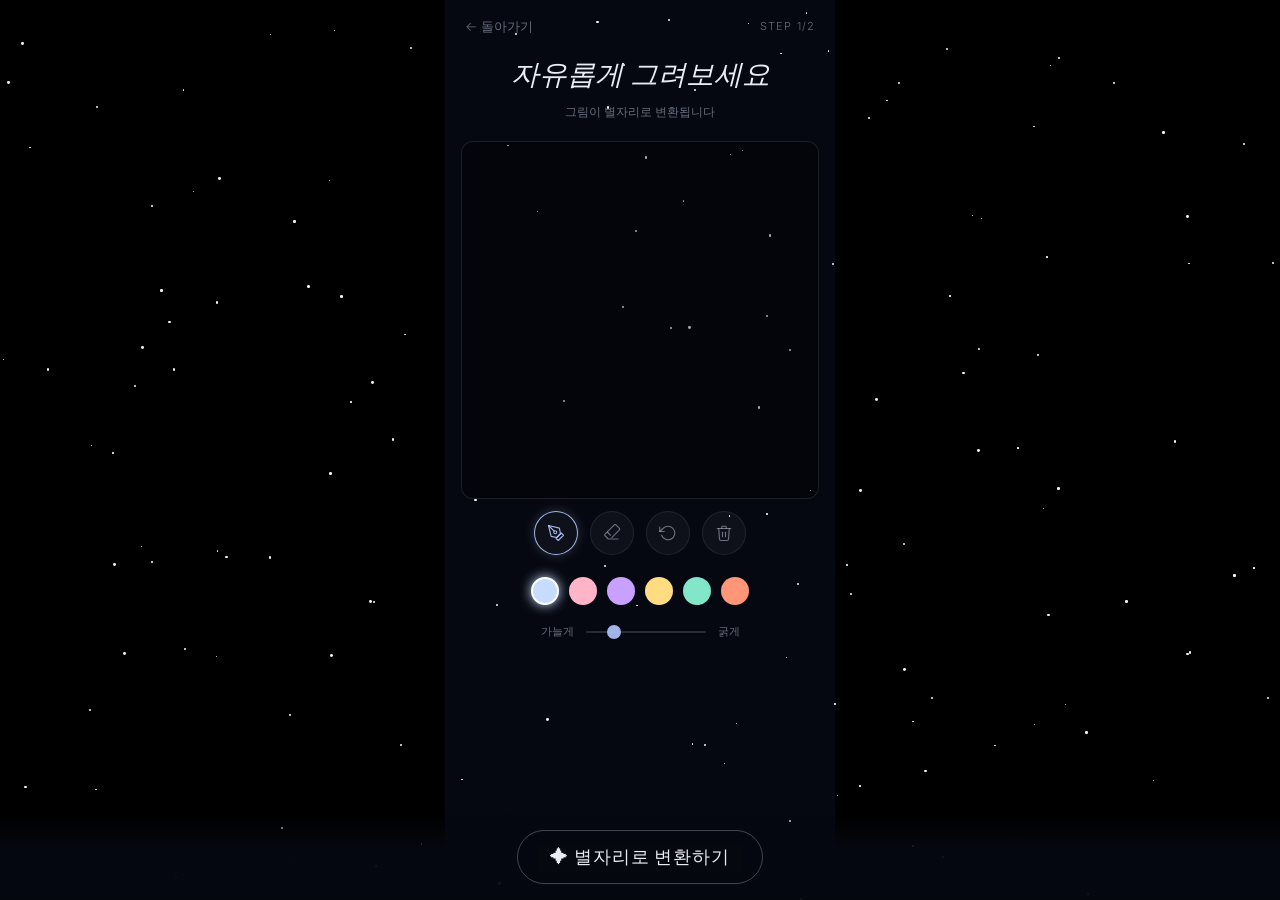
==== commit 4228b47f: "draw.html: 변환 버튼을 화면 하단에 고정 모바일에서 스크롤 없이 바로 버튼이 보이도록 fixed 배치 + 그라데이션 배경 적용  Co-Authored-By: Claude " ====
--- a/draw.html
+++ b/draw.html
@@ -12,6 +12,7 @@
       flex-direction: column;
       position: relative;
       z-index: 1;
+      padding-bottom: 100px;
     }
 
     /* 상단 헤더 */
@@ -151,15 +152,25 @@
       cursor: pointer;
     }
 
-    /* 하단 액션 */
+    /* 하단 액션 — 화면 하단 고정 */
     .draw-actions {
-      padding: 20px;
+      position: fixed;
+      bottom: 0;
+      left: 0;
+      right: 0;
+      z-index: 10;
+      padding: 16px 20px;
+      padding-bottom: max(16px, env(safe-area-inset-bottom));
       display: flex;
       flex-direction: column;
       align-items: center;
-      gap: 12px;
-      margin-top: auto;
-      padding-bottom: 32px;
+      gap: 10px;
+      background: linear-gradient(to top, rgba(5,8,16,0.95) 60%, transparent);
+      pointer-events: none;
+    }
+
+    .draw-actions > * {
+      pointer-events: auto;
     }
 
     /* 메시지 폼 */
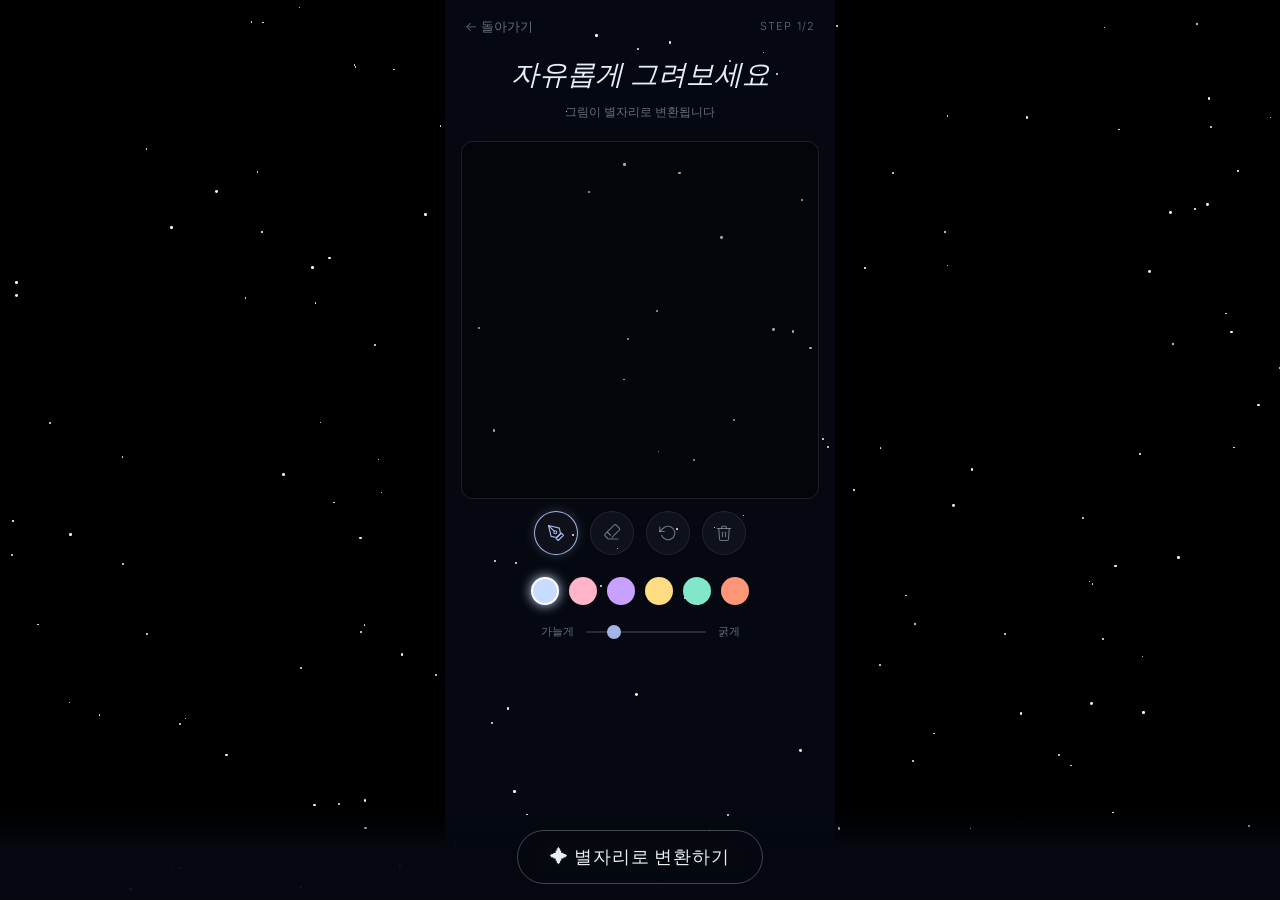
==== commit 0489faab: "전체 페이지에 Vercel Web Analytics 스크립트 추가 Co-Authored-By: Claude Opus 4.6 <noreply@anthropic.com>" ====
--- a/draw.html
+++ b/draw.html
@@ -834,5 +834,6 @@
       }
     };
   </script>
+  <script defer src="/_vercel/insights/script.js"></script>
 </body>
 </html>
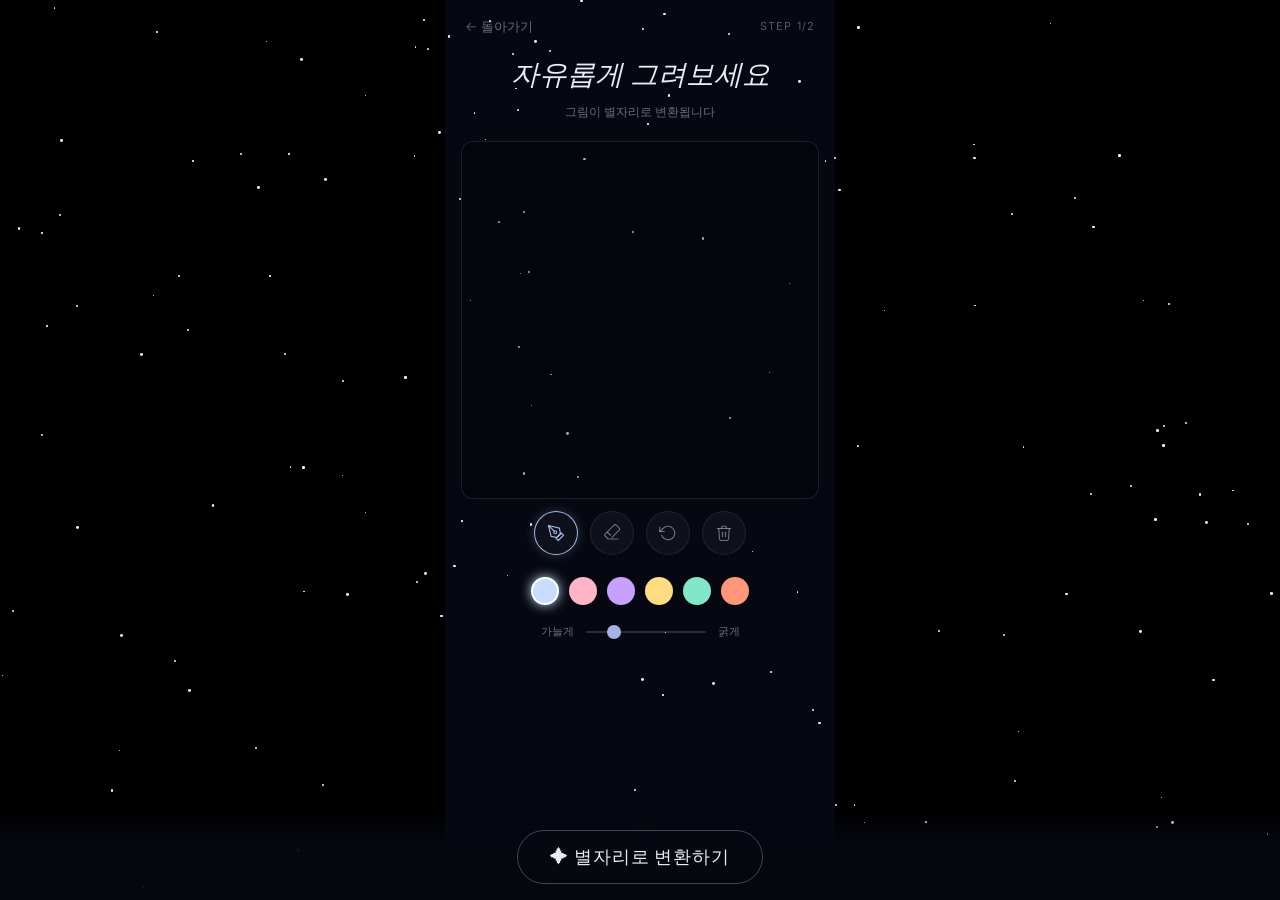
==== commit 8b670f01: "별 모양 SVG 파비콘 추가 Co-Authored-By: Claude Opus 4.6 <noreply@anthropic.com>" ====
--- a/draw.html
+++ b/draw.html
@@ -3,6 +3,7 @@
 <head>
   <meta charset="utf-8" />
   <meta name="viewport" content="width=device-width, initial-scale=1.0, maximum-scale=1.0, user-scalable=no" />
+  <link rel="icon" type="image/svg+xml" href="favicon.svg" />
   <title>별자리 만들기 — HYESEUNG'S SKY</title>
   <link rel="stylesheet" href="style.css" />
   <style>
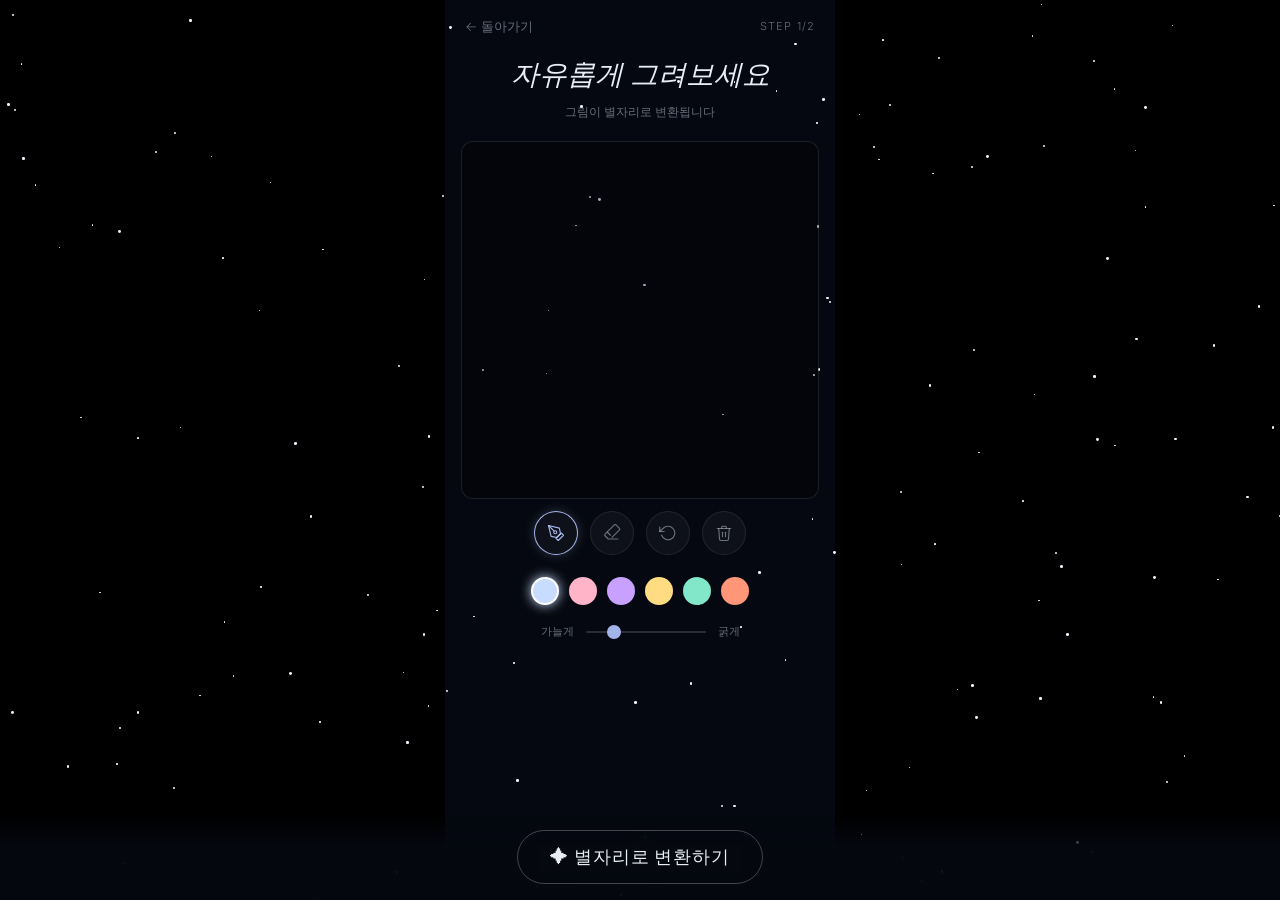
==== commit ddf548d3: "Step 2 전환 시 메시지 입력란으로 자동 스크롤 추가 Co-Authored-By: Claude Opus 4.6 <noreply@anthropic.com>" ====
--- a/draw.html
+++ b/draw.html
@@ -771,6 +771,11 @@
       document.getElementById('btnSubmit').classList.remove('hidden');
       document.getElementById('btnRetry').classList.remove('hidden');
       document.getElementById('messageSection').classList.add('open');
+
+      // 메시지 입력란이 보이도록 자동 스크롤
+      setTimeout(() => {
+        document.getElementById('messageSection').scrollIntoView({ behavior: 'smooth', block: 'center' });
+      }, 350);
     };
 
     // ===== 다시 그리기 =====
